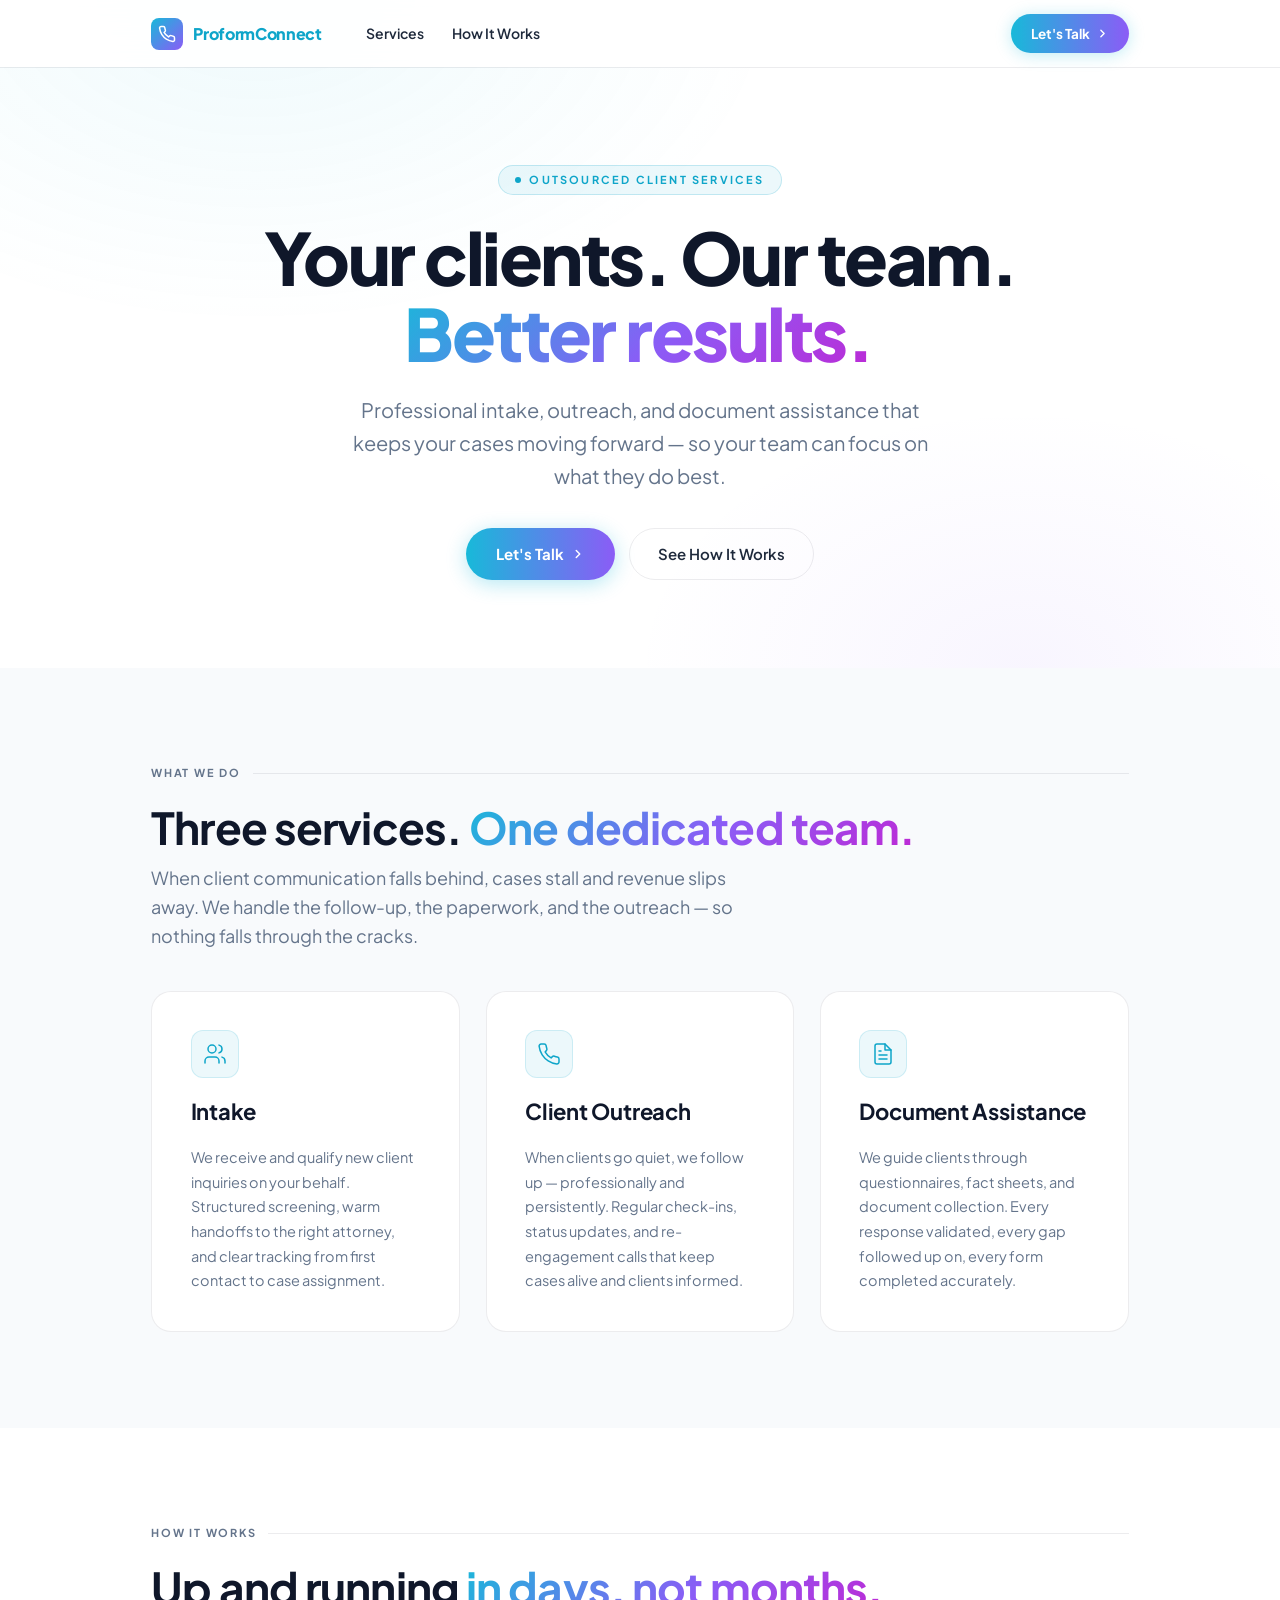
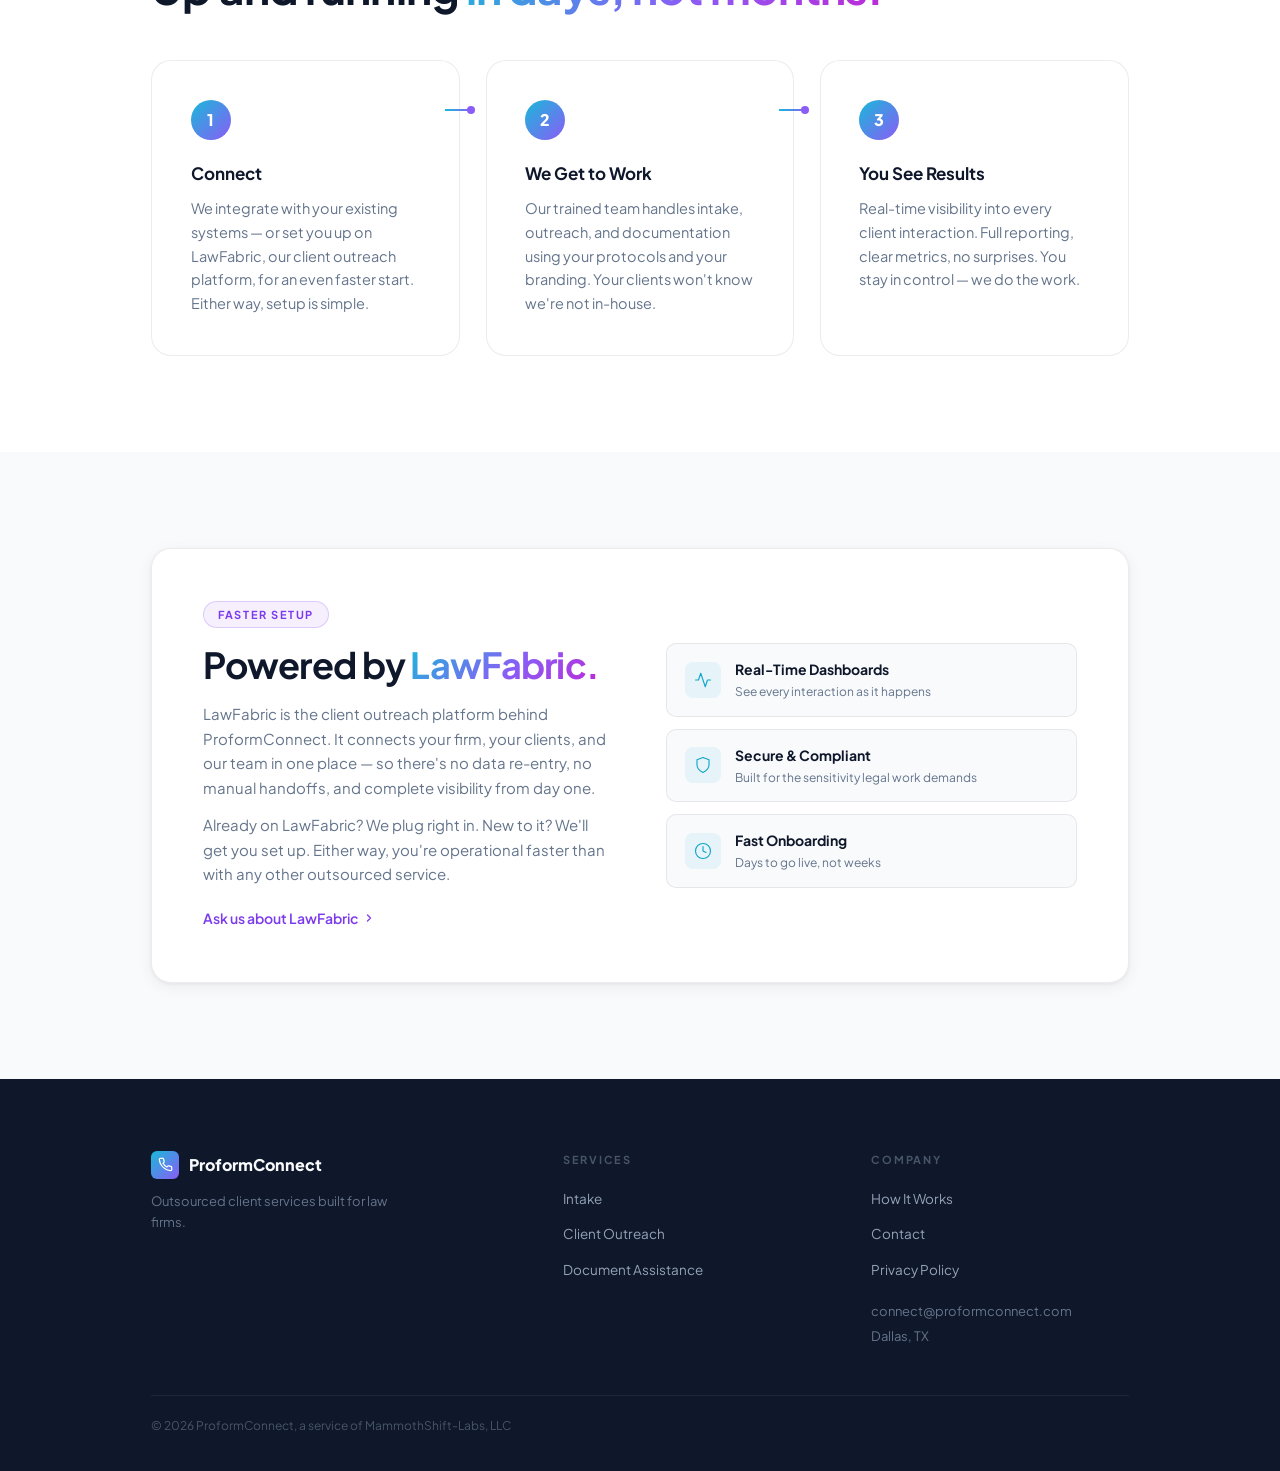
==== v3/index.html @ fbe4a2fa "initial commit: ProformConnect website v1, v2, and v3 Three versions of the ProformConnect marketing" ====
<!DOCTYPE html>
<html lang="en">
<head>
  <meta charset="UTF-8">
  <meta name="viewport" content="width=device-width, initial-scale=1.0">
  <meta name="description" content="Outsourced intake, client outreach, and document assistance for law firms and marketing agencies. Professional, simple, and built for legal.">
  <meta property="og:type" content="website">
  <meta property="og:title" content="ProformConnect | Outsourced Client Services for Law Firms">
  <meta property="og:description" content="Outsourced intake, client outreach, and document assistance for law firms and marketing agencies. Professional, simple, and built for legal.">
  <link rel="icon" href="img/favicon.png" type="image/png">
  <title>ProformConnect | Outsourced Client Services for Law Firms</title>
  <link rel="preconnect" href="https://fonts.googleapis.com">
  <link rel="preconnect" href="https://fonts.gstatic.com" crossorigin>
  <link href="https://fonts.googleapis.com/css2?family=Plus+Jakarta+Sans:wght@300;400;500;600;700;800&display=swap" rel="stylesheet">
  <link rel="stylesheet" href="css/main.css">
</head>
<body>


<!-- NAV -->
<nav class="nav" id="nav">
  <div class="nav__inner">

    <a href="index.html" class="nav__logo">
      <div class="nav__logo-icon">
        <svg viewBox="0 0 24 24"><path d="M22 16.92v3a2 2 0 0 1-2.18 2 19.79 19.79 0 0 1-8.63-3.07 19.5 19.5 0 0 1-6-6 19.79 19.79 0 0 1-3.07-8.67A2 2 0 0 1 4.11 2h3a2 2 0 0 1 2 1.72 12.84 12.84 0 0 0 .7 2.81 2 2 0 0 1-.45 2.11L8.09 9.91a16 16 0 0 0 6 6l1.27-1.27a2 2 0 0 1 2.11-.45 12.84 12.84 0 0 0 2.81.7A2 2 0 0 1 22 16.92z"/></svg>
      </div>
      ProformConnect
    </a>

    <ul class="nav__links">
      <li><a class="nav__link" href="#services">Services</a></li>
      <li><a class="nav__link" href="#how">How It Works</a></li>
    </ul>

    <a href="contact.html" class="nav__cta">
      Let's Talk
      <svg width="13" height="13" viewBox="0 0 24 24" fill="none" stroke="currentColor" stroke-width="2.5" stroke-linecap="round" stroke-linejoin="round"><polyline points="9 18 15 12 9 6"/></svg>
    </a>

    <button class="nav__burger" id="burger" aria-label="Menu">
      <span></span><span></span><span></span>
    </button>

  </div>

  <div class="nav__mobile" id="mobile-nav">
    <a href="#services">Services</a>
    <a href="#how">How It Works</a>
    <a href="contact.html" style="color:var(--cyan); font-weight:700;">Let's Talk</a>
  </div>
</nav>


<!-- HERO -->
<section class="hero">
  <div class="wrap">

    <div class="hero__eyebrow anim">Outsourced Client Services</div>

    <h1 class="hero__headline anim d1">
      Your clients. Our team.<br>
      <span class="grad">Better results.</span>
    </h1>

    <p class="hero__sub anim d2">
      Professional intake, outreach, and document assistance that keeps your cases moving forward &mdash; so your team can focus on what they do best.
    </p>

    <div class="hero__actions anim d3">
      <a href="contact.html" class="btn-primary">
        Let's Talk
        <svg width="14" height="14" viewBox="0 0 24 24" fill="none" stroke="currentColor" stroke-width="2.5" stroke-linecap="round" stroke-linejoin="round"><polyline points="9 18 15 12 9 6"/></svg>
      </a>
      <a href="#how" class="btn-ghost">See How It Works</a>
    </div>

  </div>
</section>


<!-- SERVICES -->
<section class="services" id="services">
  <div class="wrap">

    <div class="section-label anim"><span>What We Do</span><span></span></div>

    <h2 class="services__headline anim d1">
      Three services. <span class="grad">One dedicated team.</span>
    </h2>
    <p class="services__sub anim d2">
      When client communication falls behind, cases stall and revenue slips away. We handle the follow-up, the paperwork, and the outreach &mdash; so nothing falls through the cracks.
    </p>

    <div class="services__grid">

      <div class="svc-card anim d3">
        <div class="svc-card__icon">
          <svg viewBox="0 0 24 24"><path d="M16 21v-2a4 4 0 0 0-4-4H6a4 4 0 0 0-4 4v2"/><circle cx="9" cy="7" r="4"/><path d="M22 21v-2a4 4 0 0 0-3-3.87"/><path d="M16 3.13a4 4 0 0 1 0 7.75"/></svg>
        </div>
        <h3 class="svc-card__title">Intake</h3>
        <p class="svc-card__body">
          We receive and qualify new client inquiries on your behalf. Structured screening, warm handoffs to the right attorney, and clear tracking from first contact to case assignment.
        </p>
      </div>

      <div class="svc-card anim d4">
        <div class="svc-card__icon">
          <svg viewBox="0 0 24 24"><path d="M22 16.92v3a2 2 0 0 1-2.18 2 19.79 19.79 0 0 1-8.63-3.07 19.5 19.5 0 0 1-6-6 19.79 19.79 0 0 1-3.07-8.67A2 2 0 0 1 4.11 2h3a2 2 0 0 1 2 1.72 12.84 12.84 0 0 0 .7 2.81 2 2 0 0 1-.45 2.11L8.09 9.91a16 16 0 0 0 6 6l1.27-1.27a2 2 0 0 1 2.11-.45 12.84 12.84 0 0 0 2.81.7A2 2 0 0 1 22 16.92z"/></svg>
        </div>
        <h3 class="svc-card__title">Client Outreach</h3>
        <p class="svc-card__body">
          When clients go quiet, we follow up &mdash; professionally and persistently. Regular check-ins, status updates, and re-engagement calls that keep cases alive and clients informed.
        </p>
      </div>

      <div class="svc-card anim d5">
        <div class="svc-card__icon">
          <svg viewBox="0 0 24 24"><path d="M14 2H6a2 2 0 0 0-2 2v16a2 2 0 0 0 2 2h12a2 2 0 0 0 2-2V8z"/><polyline points="14 2 14 8 20 8"/><line x1="16" y1="13" x2="8" y2="13"/><line x1="16" y1="17" x2="8" y2="17"/><polyline points="10 9 9 9 8 9"/></svg>
        </div>
        <h3 class="svc-card__title">Document Assistance</h3>
        <p class="svc-card__body">
          We guide clients through questionnaires, fact sheets, and document collection. Every response validated, every gap followed up on, every form completed accurately.
        </p>
      </div>

    </div>
  </div>
</section>


<!-- HOW IT WORKS -->
<section class="how" id="how">
  <div class="wrap">

    <div class="section-label anim"><span>How It Works</span><span></span></div>

    <h2 class="how__headline anim d1">
      Up and running <span class="grad">in days, not months.</span>
    </h2>

    <div class="how__grid">

      <div class="how-step anim d2">
        <div class="how-step__num">1</div>
        <div class="how-step__connector"></div>
        <h3 class="how-step__title">Connect</h3>
        <p class="how-step__body">
          We integrate with your existing systems &mdash; or set you up on LawFabric, our client outreach platform, for an even faster start. Either way, setup is simple.
        </p>
      </div>

      <div class="how-step anim d3">
        <div class="how-step__num">2</div>
        <div class="how-step__connector"></div>
        <h3 class="how-step__title">We Get to Work</h3>
        <p class="how-step__body">
          Our trained team handles intake, outreach, and documentation using your protocols and your branding. Your clients won't know we're not in-house.
        </p>
      </div>

      <div class="how-step anim d4">
        <div class="how-step__num">3</div>
        <h3 class="how-step__title">You See Results</h3>
        <p class="how-step__body">
          Real-time visibility into every client interaction. Full reporting, clear metrics, no surprises. You stay in control &mdash; we do the work.
        </p>
      </div>

    </div>

  </div>
</section>


<!-- LAWFABRIC -->
<section class="lawfabric" id="lawfabric">
  <div class="wrap">

    <div class="lf-card anim d1">
      <div class="lf-card__content">
        <div class="lf-badge">Faster Setup</div>
        <h2 class="lf-card__headline">
          Powered by <span class="grad">LawFabric.</span>
        </h2>
        <p class="lf-card__body">
          LawFabric is the client outreach platform behind ProformConnect. It connects your firm, your clients, and our team in one place &mdash; so there's no data re-entry, no manual handoffs, and complete visibility from day one.
        </p>
        <p class="lf-card__body">
          Already on LawFabric? We plug right in. New to it? We'll get you set up. Either way, you're operational faster than with any other outsourced service.
        </p>
        <a href="contact.html" class="lf-card__link">
          Ask us about LawFabric
          <svg width="12" height="12" viewBox="0 0 24 24" fill="none" stroke="currentColor" stroke-width="2.5" stroke-linecap="round" stroke-linejoin="round"><polyline points="9 18 15 12 9 6"/></svg>
        </a>
      </div>

      <div class="lf-card__features">
        <div class="lf-feature">
          <div class="lf-feature__icon">
            <svg viewBox="0 0 24 24"><polyline points="22 12 18 12 15 21 9 3 6 12 2 12"/></svg>
          </div>
          <div>
            <div class="lf-feature__name">Real-Time Dashboards</div>
            <div class="lf-feature__desc">See every interaction as it happens</div>
          </div>
        </div>
        <div class="lf-feature">
          <div class="lf-feature__icon">
            <svg viewBox="0 0 24 24"><path d="M12 22s8-4 8-10V5l-8-3-8 3v7c0 6 8 10 8 10z"/></svg>
          </div>
          <div>
            <div class="lf-feature__name">Secure &amp; Compliant</div>
            <div class="lf-feature__desc">Built for the sensitivity legal work demands</div>
          </div>
        </div>
        <div class="lf-feature">
          <div class="lf-feature__icon">
            <svg viewBox="0 0 24 24"><circle cx="12" cy="12" r="10"/><polyline points="12 6 12 12 16 14"/></svg>
          </div>
          <div>
            <div class="lf-feature__name">Fast Onboarding</div>
            <div class="lf-feature__desc">Days to go live, not weeks</div>
          </div>
        </div>
      </div>
    </div>

  </div>
</section>


<!-- FOOTER -->
<footer>
  <div class="wrap">
    <div class="footer__grid">

      <div>
        <div class="footer__brand">
          <div class="footer__logo">
            <div class="footer__logo-icon">
              <svg viewBox="0 0 24 24"><path d="M22 16.92v3a2 2 0 0 1-2.18 2 19.79 19.79 0 0 1-8.63-3.07 19.5 19.5 0 0 1-6-6 19.79 19.79 0 0 1-3.07-8.67A2 2 0 0 1 4.11 2h3a2 2 0 0 1 2 1.72 12.84 12.84 0 0 0 .7 2.81 2 2 0 0 1-.45 2.11L8.09 9.91a16 16 0 0 0 6 6l1.27-1.27a2 2 0 0 1 2.11-.45 12.84 12.84 0 0 0 2.81.7A2 2 0 0 1 22 16.92z"/></svg>
            </div>
            ProformConnect
          </div>
          <p class="footer__tagline">Outsourced client services built for law firms.</p>
        </div>
      </div>

      <div>
        <div class="footer__col-title">Services</div>
        <ul class="footer__links">
          <li><a href="#services">Intake</a></li>
          <li><a href="#services">Client Outreach</a></li>
          <li><a href="#services">Document Assistance</a></li>
        </ul>
      </div>

      <div>
        <div class="footer__col-title">Company</div>
        <ul class="footer__links">
          <li><a href="#how">How It Works</a></li>
          <li><a href="contact.html">Contact</a></li>
          <li><a href="privacy.html">Privacy Policy</a></li>
        </ul>
        <div style="margin-top:20px; font-size:13px; color:#64748b;">
          <div>connect@proformconnect.com</div>
          <div style="margin-top:4px;">Dallas, TX</div>
        </div>
      </div>

    </div>

    <div class="footer__bottom">
      <span>&copy; 2026 ProformConnect, a service of MammothShift-Labs, LLC</span>
    </div>
  </div>
</footer>

<script src="js/main.js"></script>
</body>
</html>
---- v3/css/main.css ----
:root {
  --bg:          #ffffff;
  --bg-soft:     #f8fafc;
  --bg-raised:   #f1f5f9;
  --fg:          #0f172a;
  --fg-2:        #1e293b;
  --muted:       #64748b;
  --muted-2:     #94a3b8;
  --cyan:        #0ea5c9;
  --cyan-mid:    #18b9d9;
  --violet:      #7c3aed;
  --violet-mid:  #8b5cf6;
  --magenta:     #c026d3;
  --border:      rgba(15,23,42,0.08);
  --border-soft: rgba(15,23,42,0.05);
  --shadow-sm:   0 1px 4px rgba(15,23,42,0.06), 0 4px 16px rgba(15,23,42,0.06);
  --shadow-md:   0 2px 8px rgba(15,23,42,0.07), 0 12px 40px rgba(15,23,42,0.09);
  --shadow-lg:   0 4px 16px rgba(15,23,42,0.08), 0 24px 64px rgba(15,23,42,0.12);
  --radius:      20px;
  --radius-sm:   10px;
  --pad:         clamp(24px,4vw,64px);
  --gap:         clamp(16px,2vw,28px);
  --nav-h:       68px;
}

*, *::before, *::after { margin: 0; padding: 0; box-sizing: border-box; }
html { scroll-behavior: smooth; }

body {
  font-family: 'Plus Jakarta Sans', -apple-system, 'Segoe UI', sans-serif;
  font-size: 16px;
  line-height: 1.6;
  color: var(--fg);
  background: var(--bg);
  -webkit-font-smoothing: antialiased;
}

/* ── Utilities ─────────────────────────────────── */
.grad {
  background: linear-gradient(135deg, var(--cyan-mid) 0%, var(--violet-mid) 55%, var(--magenta) 100%);
  -webkit-background-clip: text;
  -webkit-text-fill-color: transparent;
  background-clip: text;
  padding-bottom: 0.1em;
  padding-right: 0.05em;
}
.wrap { max-width: 1080px; margin: 0 auto; padding: 0 var(--pad); }
.section-label { display: flex; align-items: center; gap: 12px; margin-bottom: 20px; }
.section-label span:first-child { font-size: 11px; font-weight: 700; text-transform: uppercase; letter-spacing: 0.16em; color: var(--muted); white-space: nowrap; }
.section-label span:last-child { flex: 1; height: 1px; background: var(--border); }

@keyframes fadeUp { from { opacity: 0; transform: translateY(16px); } to { opacity: 1; transform: translateY(0); } }
.anim { opacity: 0; animation: fadeUp 0.6s cubic-bezier(0.22,1,0.36,1) forwards; }
.d1{animation-delay:.1s} .d2{animation-delay:.2s} .d3{animation-delay:.3s}
.d4{animation-delay:.4s} .d5{animation-delay:.5s} .d6{animation-delay:.6s}


/* ══════════════════════════════════════════════════
   NAV
══════════════════════════════════════════════════ */
.nav {
  position: fixed;
  top: 0; left: 0; right: 0;
  height: var(--nav-h);
  z-index: 100;
  border-bottom: 1px solid var(--border);
  transition: box-shadow 0.3s;
}
.nav::before {
  content: '';
  position: absolute; inset: 0;
  background: rgba(255,255,255,0.92);
  backdrop-filter: blur(16px);
  z-index: -1;
}
.nav.scrolled { box-shadow: var(--shadow-sm); }

.nav__inner {
  max-width: 1080px;
  margin: 0 auto;
  padding: 0 var(--pad);
  height: 100%;
  display: flex;
  align-items: center;
  gap: 0;
}

.nav__logo {
  display: flex; align-items: center; gap: 10px;
  text-decoration: none; color: var(--cyan);
  font-size: 16px; font-weight: 800; letter-spacing: -0.02em;
  flex-shrink: 0; margin-right: 32px;
}
.nav__logo-icon {
  width: 32px; height: 32px;
  display: flex; align-items: center; justify-content: center;
  background: linear-gradient(135deg, var(--cyan-mid), var(--violet-mid));
  border-radius: 8px;
}
.nav__logo-icon svg { width: 18px; height: 18px; stroke: #fff; fill: none; stroke-width: 2; stroke-linecap: round; stroke-linejoin: round; }

.nav__links {
  display: flex;
  align-items: center;
  gap: 4px;
  flex: 1;
  list-style: none;
}

.nav__link {
  display: flex; align-items: center; gap: 5px;
  padding: 8px 12px;
  font-size: 14px; font-weight: 600;
  color: var(--fg-2);
  text-decoration: none;
  border-radius: 8px;
  transition: background 0.15s, color 0.15s;
  cursor: pointer;
  white-space: nowrap;
  background: none; border: none; font-family: inherit;
}
.nav__link:hover { background: var(--bg-raised); color: var(--fg); }

.nav__cta {
  display: inline-flex; align-items: center; gap: 6px;
  margin-left: auto;
  padding: 9px 20px;
  background: linear-gradient(90deg, var(--cyan-mid), var(--violet-mid));
  color: #fff;
  font-size: 13.5px; font-weight: 700;
  border-radius: 100px;
  text-decoration: none;
  box-shadow: 0 2px 16px rgba(24,185,217,0.28);
  transition: box-shadow 0.2s, transform 0.2s;
  white-space: nowrap;
}
.nav__cta:hover { box-shadow: 0 4px 24px rgba(24,185,217,0.42); transform: translateY(-1px); }

.nav__burger {
  display: none;
  margin-left: auto;
  flex-direction: column; gap: 5px; cursor: pointer;
  background: none; border: none; padding: 8px;
}
.nav__burger span { display: block; width: 22px; height: 2px; background: var(--fg); border-radius: 2px; transition: all 0.2s; }

.nav__mobile {
  display: none;
  position: absolute;
  top: var(--nav-h); left: 0; right: 0;
  background: var(--bg);
  border-bottom: 1px solid var(--border);
  box-shadow: var(--shadow-md);
  padding: 16px var(--pad);
}
.nav__mobile a { display: block; padding: 10px 0; font-size: 15px; font-weight: 500; color: var(--fg-2); text-decoration: none; border-bottom: 1px solid var(--border-soft); }
.nav__mobile a:last-child { border: none; }

@media (max-width: 800px) {
  .nav__links, .nav__cta { display: none; }
  .nav__burger { display: flex; }
  .nav__mobile.open { display: block; }
}


/* ══════════════════════════════════════════════════
   HERO
══════════════════════════════════════════════════ */
.hero {
  padding-top: calc(var(--nav-h) + clamp(56px,8vw,96px));
  padding-bottom: clamp(56px,7vw,88px);
  text-align: center;
  background: var(--bg);
  position: relative;
  overflow: hidden;
}
.hero::before {
  content: '';
  position: absolute; inset: 0;
  background:
    radial-gradient(ellipse 800px 500px at 20% 0%,   rgba(24,185,217,0.07) 0%, transparent 65%),
    radial-gradient(ellipse 600px 400px at 80% 100%, rgba(139,92,246,0.06) 0%, transparent 65%);
  pointer-events: none;
}

.hero__eyebrow {
  display: inline-flex; align-items: center; gap: 8px;
  font-size: 11px; font-weight: 700; text-transform: uppercase; letter-spacing: 0.2em;
  color: var(--cyan);
  background: rgba(14,165,201,0.08);
  border: 1px solid rgba(14,165,201,0.2);
  border-radius: 100px; padding: 5px 16px;
  margin-bottom: 24px;
}
.hero__eyebrow::before { content: ''; width: 6px; height: 6px; border-radius: 50%; background: var(--cyan); flex-shrink: 0; }

.hero__headline {
  font-size: clamp(38px,6.5vw,72px);
  font-weight: 800; letter-spacing: -0.035em; line-height: 1.06;
  margin-bottom: 22px; position: relative;
}

.hero__sub {
  font-size: clamp(16px,2vw,20px);
  color: var(--muted); max-width: 580px; margin: 0 auto 36px; line-height: 1.65;
}

.hero__actions { display: flex; align-items: center; justify-content: center; gap: 14px; flex-wrap: wrap; }

.btn-primary {
  display: inline-flex; align-items: center; gap: 7px;
  padding: 14px 30px;
  background: linear-gradient(90deg, var(--cyan-mid), var(--violet-mid));
  color: #fff; font-size: 15px; font-weight: 700;
  border-radius: 100px; text-decoration: none;
  box-shadow: 0 4px 20px rgba(24,185,217,0.32);
  transition: box-shadow 0.2s, transform 0.2s;
  border: none; cursor: pointer; font-family: inherit;
}
.btn-primary:hover { box-shadow: 0 6px 28px rgba(24,185,217,0.48); transform: translateY(-2px); }

.btn-ghost {
  display: inline-flex; align-items: center; gap: 7px;
  padding: 13px 28px;
  background: transparent;
  border: 1.5px solid var(--border);
  color: var(--fg-2); font-size: 15px; font-weight: 600;
  border-radius: 100px; text-decoration: none;
  transition: border-color 0.2s, background 0.2s;
}
.btn-ghost:hover { border-color: var(--cyan); background: rgba(14,165,201,0.04); }


/* ══════════════════════════════════════════════════
   SERVICES
══════════════════════════════════════════════════ */
.services { padding: clamp(64px,8vw,96px) 0; background: var(--bg-soft); }

.services__headline {
  font-size: clamp(26px,4vw,44px); font-weight: 700;
  letter-spacing: -0.02em; line-height: 1.14;
  margin-bottom: 12px;
}

.services__sub {
  font-size: clamp(15px,1.5vw,18px);
  color: var(--muted); line-height: 1.6;
  max-width: 600px; margin-bottom: 40px;
}

.services__grid {
  display: grid;
  grid-template-columns: repeat(3, 1fr);
  gap: var(--gap);
}

@media (max-width: 800px) {
  .services__grid { grid-template-columns: 1fr; }
}

.svc-card {
  background: var(--bg);
  border: 1px solid var(--border);
  border-radius: var(--radius);
  padding: clamp(28px,3vw,40px);
  display: flex;
  flex-direction: column;
  gap: 16px;
  transition: box-shadow 0.3s, transform 0.3s;
}
.svc-card:hover {
  box-shadow: var(--shadow-md);
  transform: translateY(-4px);
}

.svc-card__icon {
  width: 48px; height: 48px;
  display: flex; align-items: center; justify-content: center;
  background: rgba(14,165,201,0.08);
  border: 1px solid rgba(14,165,201,0.15);
  border-radius: 12px;
}
.svc-card__icon svg { width: 24px; height: 24px; stroke: var(--cyan); fill: none; stroke-width: 1.5; stroke-linecap: round; stroke-linejoin: round; }

.svc-card__title {
  font-size: clamp(18px,1.8vw,22px);
  font-weight: 700;
  letter-spacing: -0.01em;
}

.svc-card__body {
  font-size: 14.5px;
  color: var(--muted);
  line-height: 1.7;
  flex: 1;
}


/* ══════════════════════════════════════════════════
   HOW IT WORKS
══════════════════════════════════════════════════ */
.how {
  padding: clamp(64px,8vw,96px) 0;
}

.how__headline {
  font-size: clamp(26px,4vw,44px); font-weight: 700;
  letter-spacing: -0.02em; line-height: 1.14;
  margin-bottom: 48px;
}

.how__grid {
  display: grid;
  grid-template-columns: repeat(3, 1fr);
  gap: var(--gap);
  position: relative;
}

@media (max-width: 800px) {
  .how__grid { grid-template-columns: 1fr; }
}

.how-step {
  position: relative;
  padding: clamp(28px,3vw,40px);
  border: 1px solid var(--border);
  border-radius: var(--radius);
  background: var(--bg);
  transition: box-shadow 0.3s;
}
.how-step:hover { box-shadow: var(--shadow-sm); }

.how-step__num {
  width: 40px; height: 40px;
  display: flex; align-items: center; justify-content: center;
  background: linear-gradient(135deg, var(--cyan-mid), var(--violet-mid));
  color: #fff;
  font-size: 16px; font-weight: 800;
  border-radius: 50%;
  margin-bottom: 20px;
}

.how-step__connector {
  display: none;
}

@media (min-width: 801px) {
  .how-step__connector {
    display: block;
    position: absolute;
    top: 48px;
    right: -14px;
    width: 28px;
    height: 2px;
    background: linear-gradient(90deg, var(--cyan-mid), var(--violet-mid));
    z-index: 1;
  }
  .how-step__connector::after {
    content: '';
    position: absolute;
    right: -2px; top: -3px;
    width: 8px; height: 8px;
    border-radius: 50%;
    background: var(--violet-mid);
  }
}

.how-step__title {
  font-size: 17px; font-weight: 700;
  margin-bottom: 10px;
}

.how-step__body {
  font-size: 14.5px;
  color: var(--muted);
  line-height: 1.65;
}


/* ══════════════════════════════════════════════════
   LAWFABRIC
══════════════════════════════════════════════════ */
.lawfabric {
  padding: clamp(64px,8vw,96px) 0;
  background: var(--bg-soft);
}

.lf-card {
  display: grid;
  grid-template-columns: 1fr 1fr;
  gap: clamp(32px,4vw,56px);
  align-items: center;
  background: var(--bg);
  border: 1px solid var(--border);
  border-radius: var(--radius);
  padding: clamp(32px,4vw,56px);
  box-shadow: var(--shadow-sm);
}

@media (max-width: 800px) {
  .lf-card { grid-template-columns: 1fr; }
}

.lf-badge {
  display: inline-flex;
  align-items: center;
  gap: 6px;
  font-size: 11px;
  font-weight: 700;
  text-transform: uppercase;
  letter-spacing: 0.14em;
  color: var(--violet);
  background: rgba(124,58,237,0.08);
  border: 1px solid rgba(124,58,237,0.2);
  border-radius: 100px;
  padding: 4px 14px;
  margin-bottom: 16px;
}

.lf-card__headline {
  font-size: clamp(24px,3vw,36px);
  font-weight: 700;
  letter-spacing: -0.02em;
  line-height: 1.15;
  margin-bottom: 16px;
}

.lf-card__body {
  font-size: 15px;
  color: var(--muted);
  line-height: 1.65;
  margin-bottom: 12px;
}

.lf-card__link {
  font-size: 14px; font-weight: 600;
  color: var(--violet);
  text-decoration: none;
  display: inline-flex; align-items: center; gap: 5px;
  margin-top: 8px;
}
.lf-card__link:hover { text-decoration: underline; }

.lf-card__features {
  display: flex;
  flex-direction: column;
  gap: 12px;
}

.lf-feature {
  display: flex; align-items: center; gap: 14px;
  padding: 14px 18px;
  border: 1px solid var(--border);
  border-radius: var(--radius-sm);
  background: var(--bg-soft);
  transition: box-shadow 0.2s;
}
.lf-feature:hover { box-shadow: var(--shadow-sm); }

.lf-feature__icon {
  width: 36px; height: 36px;
  display: flex; align-items: center; justify-content: center;
  background: rgba(14,165,201,0.08);
  border-radius: 8px;
  flex-shrink: 0;
}
.lf-feature__icon svg { width: 18px; height: 18px; stroke: var(--cyan); fill: none; stroke-width: 1.5; stroke-linecap: round; stroke-linejoin: round; }

.lf-feature__name { font-size: 14px; font-weight: 700; }
.lf-feature__desc { font-size: 12px; color: var(--muted); margin-top: 2px; }


/* ══════════════════════════════════════════════════
   CONTACT PAGE
══════════════════════════════════════════════════ */
.contact-page {
  padding-top: calc(var(--nav-h) + clamp(48px,6vw,80px));
  padding-bottom: clamp(64px,8vw,96px);
  background: var(--bg);
  min-height: 100vh;
}

.contact-grid {
  display: grid;
  grid-template-columns: 1fr 1.1fr;
  gap: clamp(48px,6vw,80px);
  align-items: start;
}

.contact-left__eyebrow {
  display: inline-flex; align-items: center; gap: 8px;
  font-size: 11px; font-weight: 700; text-transform: uppercase; letter-spacing: 0.2em;
  color: var(--cyan);
  background: rgba(14,165,201,0.08);
  border: 1px solid rgba(14,165,201,0.2);
  border-radius: 100px; padding: 5px 16px;
  margin-bottom: 16px;
}
.contact-left__headline {
  font-size: clamp(28px,4vw,48px); font-weight: 800;
  letter-spacing: -0.03em; line-height: 1.1; margin-bottom: 16px;
}
.contact-left__sub {
  font-size: 16px; color: var(--muted); line-height: 1.7; margin-bottom: 36px;
}

.expect-list { list-style: none; display: flex; flex-direction: column; gap: 16px; }
.expect-item { display: flex; align-items: flex-start; gap: 14px; }
.expect-item__icon {
  width: 36px; height: 36px; border-radius: 9px; flex-shrink: 0;
  background: rgba(14,165,201,0.08); border: 1px solid rgba(14,165,201,0.18);
  display: flex; align-items: center; justify-content: center;
}
.expect-item__title { font-size: 14px; font-weight: 700; color: var(--fg-2); margin-bottom: 2px; }
.expect-item__desc { font-size: 13px; color: var(--muted); line-height: 1.55; }

.form-card {
  background: var(--bg);
  border: 1px solid var(--border);
  border-radius: var(--radius);
  box-shadow: var(--shadow-lg);
  padding: clamp(28px,4vw,48px);
}

.form-card__title { font-size: 20px; font-weight: 700; letter-spacing: -0.01em; margin-bottom: 6px; }
.form-card__sub { font-size: 14px; color: var(--muted); margin-bottom: 28px; }

.form-group { display: flex; flex-direction: column; gap: 6px; margin-bottom: 18px; }
.form-group--row { display: grid; grid-template-columns: 1fr 1fr; gap: 14px; }

.form-label {
  font-size: 12px; font-weight: 600;
  text-transform: uppercase; letter-spacing: 0.08em; color: var(--muted);
}
.form-label span { color: var(--cyan); }

.form-input, .form-select, .form-textarea {
  width: 100%;
  padding: 11px 14px;
  font-size: 14px; font-family: inherit;
  color: var(--fg); background: var(--bg-soft);
  border: 1.5px solid var(--border);
  border-radius: 8px;
  transition: border-color 0.15s, box-shadow 0.15s;
  outline: none;
  appearance: none;
}
.form-input:focus, .form-select:focus, .form-textarea:focus {
  border-color: var(--cyan);
  box-shadow: 0 0 0 3px rgba(14,165,201,0.1);
}
.form-input::placeholder, .form-textarea::placeholder { color: var(--muted-2); }
.form-textarea { min-height: 100px; resize: vertical; line-height: 1.6; }

.interest-grid { display: grid; grid-template-columns: 1fr 1fr; gap: 8px; }
.interest-item {
  display: flex; align-items: center; gap: 9px;
  padding: 10px 12px;
  background: var(--bg-soft); border: 1.5px solid var(--border);
  border-radius: 8px; cursor: pointer;
  transition: border-color 0.15s, background 0.15s;
}
.interest-item:has(input:checked) {
  border-color: var(--cyan); background: rgba(14,165,201,0.04);
}
.interest-item input { accent-color: var(--cyan); cursor: pointer; }
.interest-item label { font-size: 13px; font-weight: 500; color: var(--fg-2); cursor: pointer; }

.form-divider { height: 1px; background: var(--border); margin: 22px 0; }

.form-submit {
  width: 100%; padding: 14px;
  background: linear-gradient(90deg, var(--cyan-mid), var(--violet-mid));
  color: #fff; font-size: 15px; font-weight: 700;
  border: none; border-radius: 100px; cursor: pointer;
  box-shadow: 0 4px 20px rgba(24,185,217,0.3);
  transition: box-shadow 0.2s, transform 0.2s;
  font-family: inherit;
}
.form-submit:hover { box-shadow: 0 6px 28px rgba(24,185,217,0.44); transform: translateY(-1px); }

.form-legal {
  font-size: 11px; color: var(--muted-2); text-align: center;
  margin-top: 14px; line-height: 1.6;
}
.form-legal a { color: var(--muted); text-decoration: underline; }

@media (max-width: 760px) {
  .contact-grid { grid-template-columns: 1fr; }
  .form-group--row { grid-template-columns: 1fr; }
  .interest-grid { grid-template-columns: 1fr; }
}


/* ══════════════════════════════════════════════════
   THANK YOU PAGE
══════════════════════════════════════════════════ */
.thank-you-page {
  padding-top: calc(var(--nav-h) + clamp(48px,6vw,80px));
  padding-bottom: clamp(64px,8vw,96px);
  background: var(--bg);
  min-height: 100vh;
  display: flex;
  align-items: center;
  justify-content: center;
}

.thank-you-content { text-align: center; max-width: 500px; }

.thank-you-icon {
  width: 64px; height: 64px;
  margin: 0 auto 28px;
  display: block;
}

.thank-you-headline {
  font-size: clamp(28px,4vw,48px);
  font-weight: 800;
  letter-spacing: -0.03em;
  line-height: 1.1;
  margin-bottom: 18px;
}

.thank-you-sub {
  font-size: 16px;
  color: var(--muted);
  line-height: 1.7;
  margin-bottom: 36px;
}

.thank-you-btn {
  display: inline-block;
  padding: 14px 32px;
  background: linear-gradient(90deg, var(--cyan-mid), var(--violet-mid));
  color: #fff;
  font-size: 15px;
  font-weight: 700;
  border: none;
  border-radius: 100px;
  cursor: pointer;
  box-shadow: 0 4px 20px rgba(24,185,217,0.3);
  transition: box-shadow 0.2s, transform 0.2s;
  text-decoration: none;
  font-family: inherit;
}
.thank-you-btn:hover {
  box-shadow: 0 6px 28px rgba(24,185,217,0.44);
  transform: translateY(-1px);
}


/* ══════════════════════════════════════════════════
   LEGAL PAGES (Privacy)
══════════════════════════════════════════════════ */
.legal-page {
  padding-top: calc(var(--nav-h) + clamp(40px,5vw,72px));
  padding-bottom: clamp(64px,8vw,96px);
  background: var(--bg);
}
.legal-inner { max-width: 760px; }

.legal-header { margin-bottom: 48px; padding-bottom: 28px; border-bottom: 1px solid var(--border); }
.legal-header h1 { font-size: clamp(28px,4vw,44px); font-weight: 800; letter-spacing: -0.03em; margin-bottom: 10px; }
.legal-header__meta { font-size: 13px; color: var(--muted); }

.legal-section { margin-bottom: 40px; }
.legal-section h2 {
  font-size: 20px; font-weight: 700; letter-spacing: -0.01em;
  margin-bottom: 14px;
  border-top: 2px solid var(--border);
  padding-top: 20px;
}
.legal-section p { font-size: 14px; color: var(--muted); line-height: 1.8; margin-bottom: 12px; }
.legal-section ul, .legal-section ol { margin: 0 0 12px 20px; }
.legal-section li { font-size: 14px; color: var(--muted); line-height: 1.7; margin-bottom: 5px; }
.legal-section strong { color: var(--fg-2); }
.legal-section a { color: var(--cyan); }


/* ══════════════════════════════════════════════════
   FOOTER
══════════════════════════════════════════════════ */
footer {
  background: #0f172a;
  color: #94a3b8;
  padding: clamp(48px,6vw,72px) 0 clamp(24px,3vw,36px);
}

.footer__grid {
  display: grid;
  grid-template-columns: 1.4fr 1fr 1fr;
  gap: clamp(32px,4vw,56px);
  margin-bottom: clamp(32px,4vw,48px);
}

@media (max-width: 700px) {
  .footer__grid { grid-template-columns: 1fr; }
}

.footer__brand { margin-bottom: 14px; }
.footer__logo { display: flex; align-items: center; gap: 10px; font-size: 16px; font-weight: 800; color: #f8fafc; margin-bottom: 12px; }
.footer__logo-icon { width: 28px; height: 28px; display: flex; align-items: center; justify-content: center; background: linear-gradient(135deg, var(--cyan-mid), var(--violet-mid)); border-radius: 6px; }
.footer__logo-icon svg { width: 15px; height: 15px; stroke: #fff; fill: none; stroke-width: 2; stroke-linecap: round; stroke-linejoin: round; }
.footer__tagline { font-size: 13px; color: #64748b; line-height: 1.6; max-width: 240px; }

.footer__col-title { font-size: 11px; font-weight: 700; text-transform: uppercase; letter-spacing: 0.16em; color: #475569; margin-bottom: 16px; }

.footer__links { list-style: none; display: flex; flex-direction: column; gap: 10px; }
.footer__links a { font-size: 13.5px; color: #94a3b8; text-decoration: none; transition: color 0.15s; }
.footer__links a:hover { color: var(--cyan-mid); }

.footer__bottom {
  display: flex; justify-content: space-between; align-items: center;
  border-top: 1px solid rgba(255,255,255,0.06);
  padding-top: 20px;
  font-size: 12px; color: #475569;
}

@media (max-width: 500px) {
  .footer__bottom { flex-direction: column; gap: 8px; text-align: center; }
}
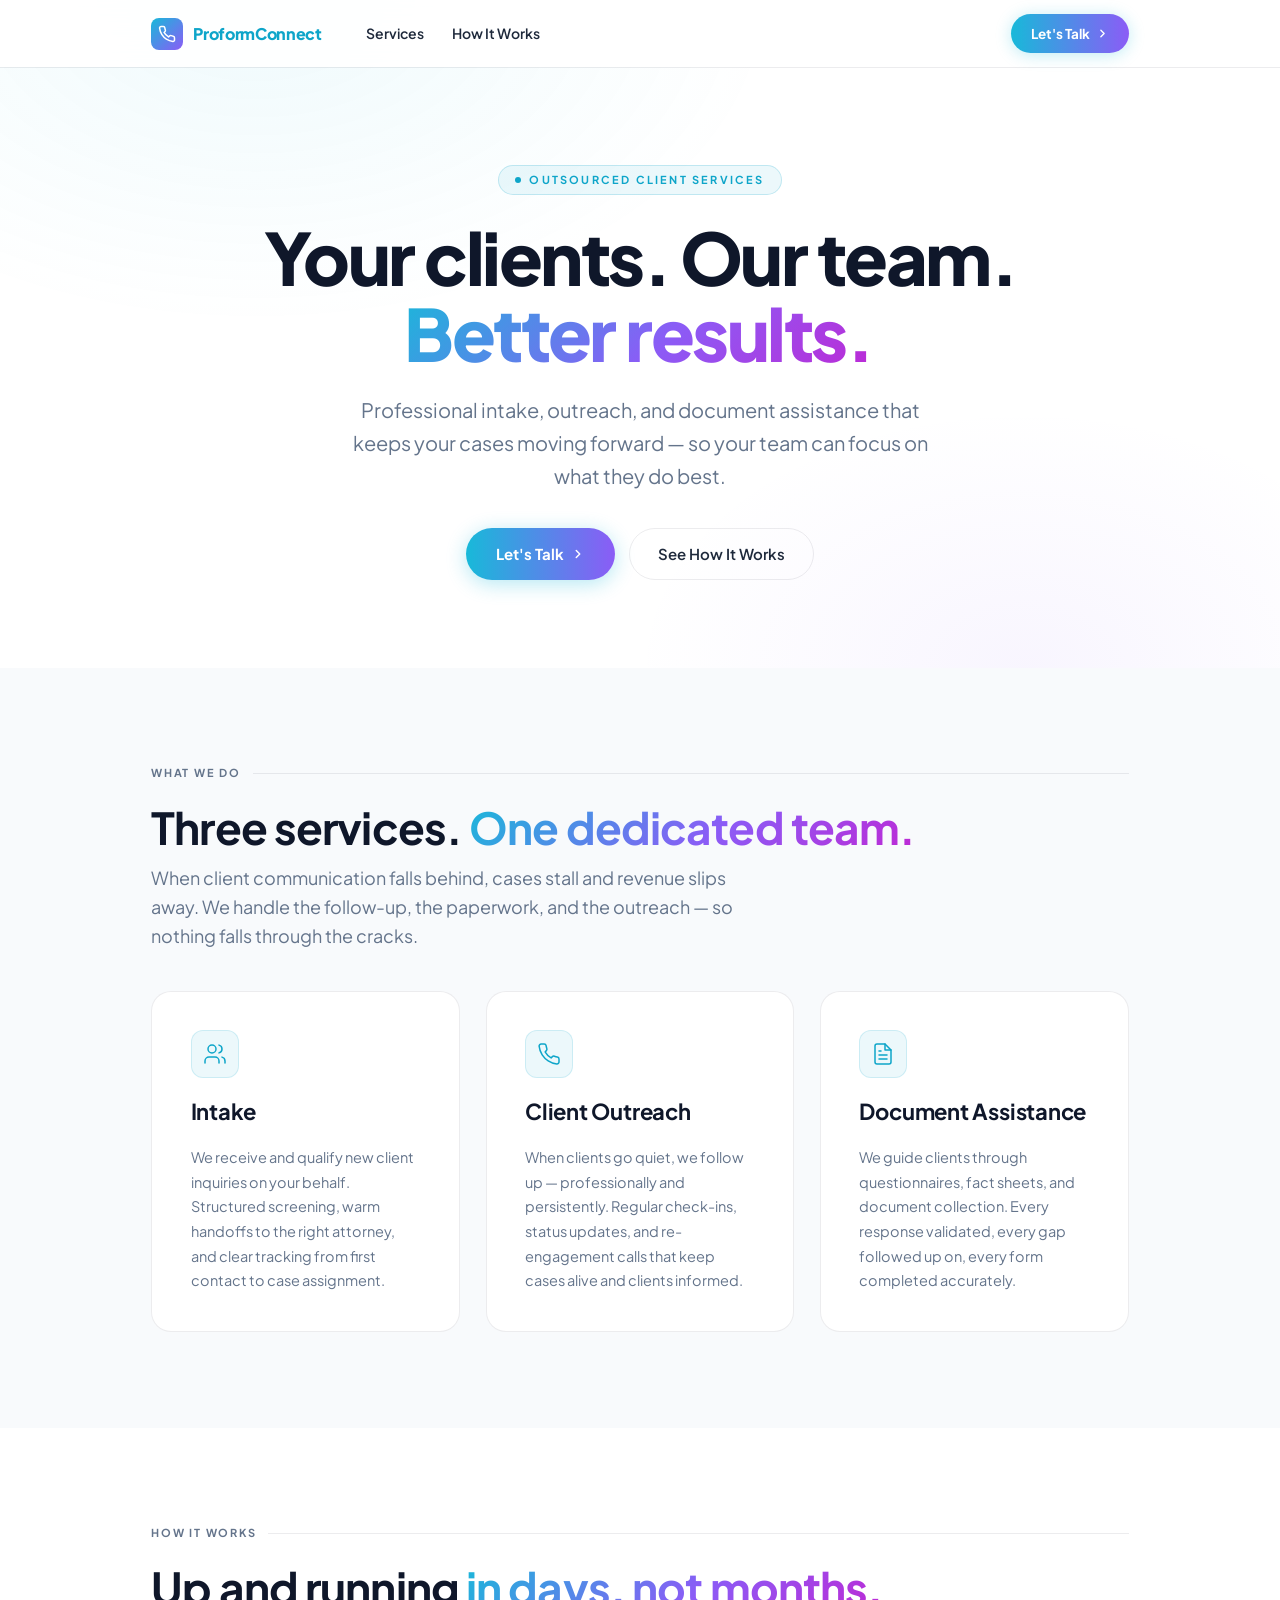
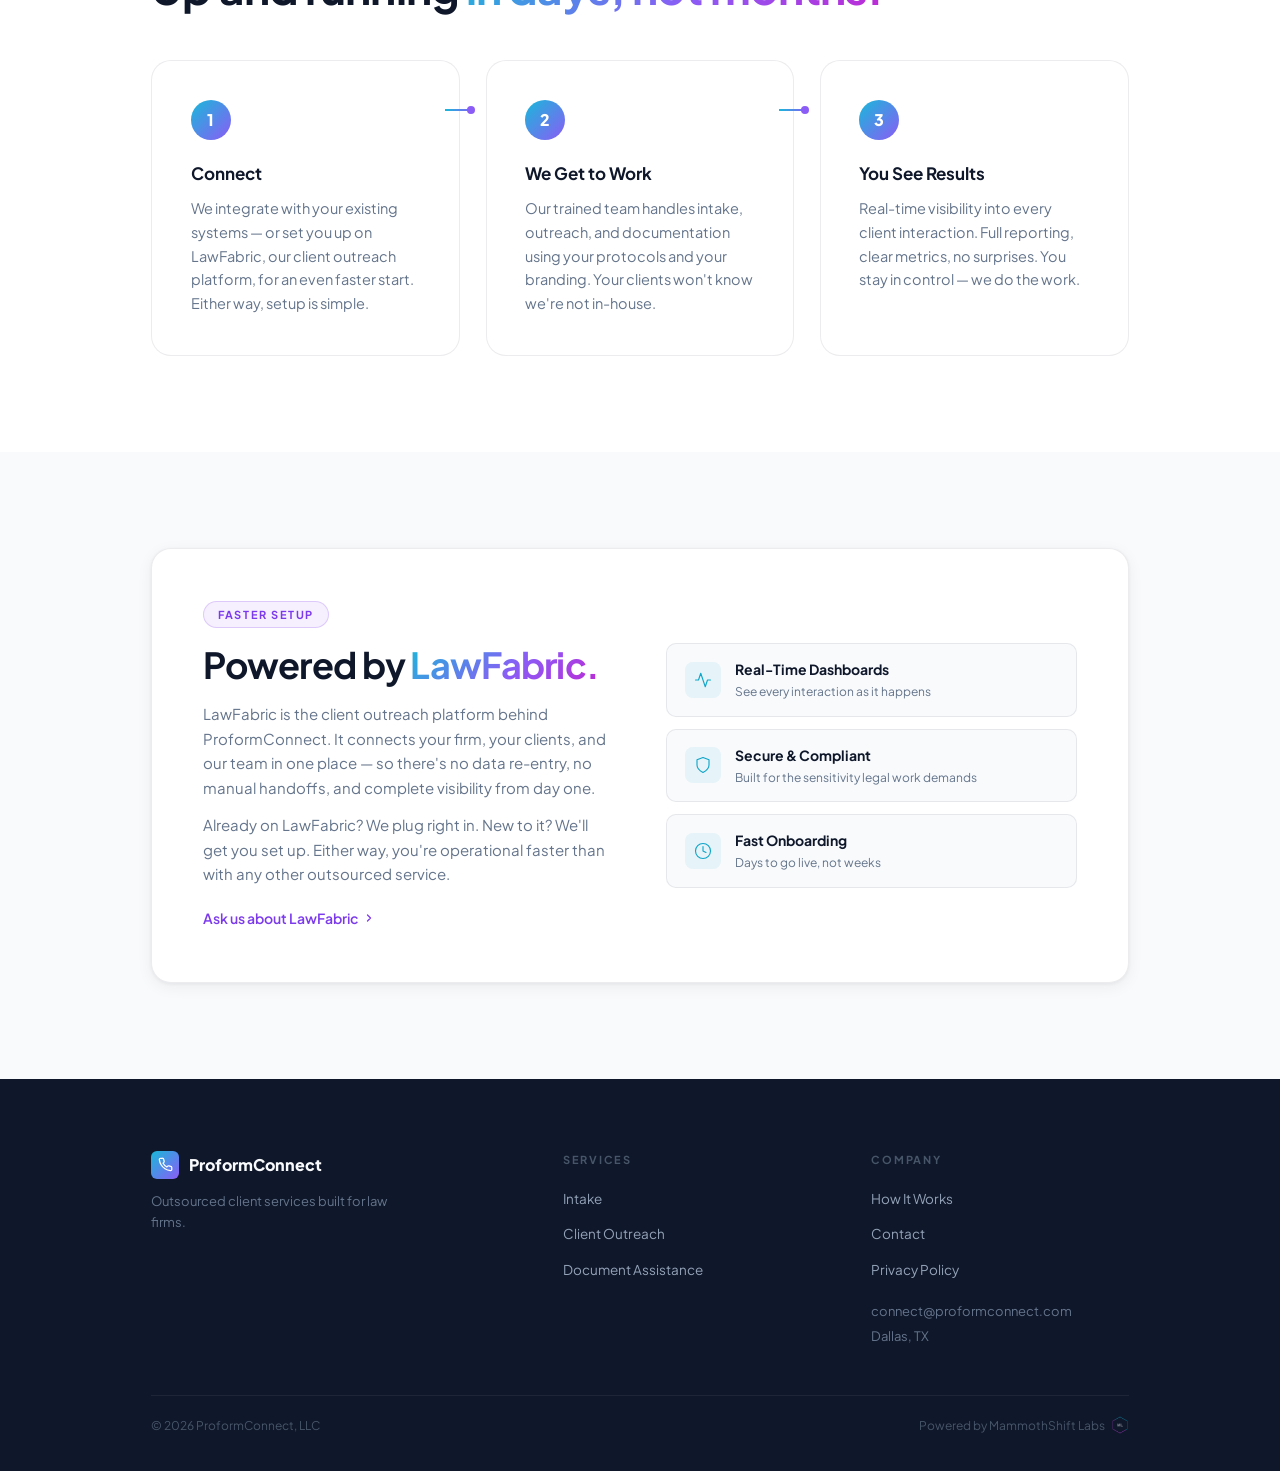
==== commit 5ab4aeb8: "update footer: split copyright and powered-by into two sections Left side shows ProformConnect, LLC " ====
--- a/v3/index.html
+++ b/v3/index.html
@@ -272,7 +272,11 @@
     </div>
 
     <div class="footer__bottom">
-      <span>&copy; 2026 ProformConnect, a service of MammothShift-Labs, LLC</span>
+      <span>&copy; 2026 ProformConnect, LLC</span>
+      <div class="footer__powered">
+        Powered by MammothShift Labs
+        <img src="img/mammothshift-labs.png" alt="MammothShift Labs">
+      </div>
     </div>
   </div>
 </footer>
--- a/v3/css/main.css
+++ b/v3/css/main.css
@@ -716,6 +716,18 @@
   font-size: 12px; color: #475569;
 }
 
+.footer__powered {
+  display: flex; align-items: center; gap: 6px;
+  font-size: 12px; color: #475569;
+}
+
+.footer__powered img {
+  height: 18px; width: auto; opacity: 0.5;
+  transition: opacity 0.2s;
+}
+
+.footer__powered:hover img { opacity: 0.8; }
+
 @media (max-width: 500px) {
   .footer__bottom { flex-direction: column; gap: 8px; text-align: center; }
 }
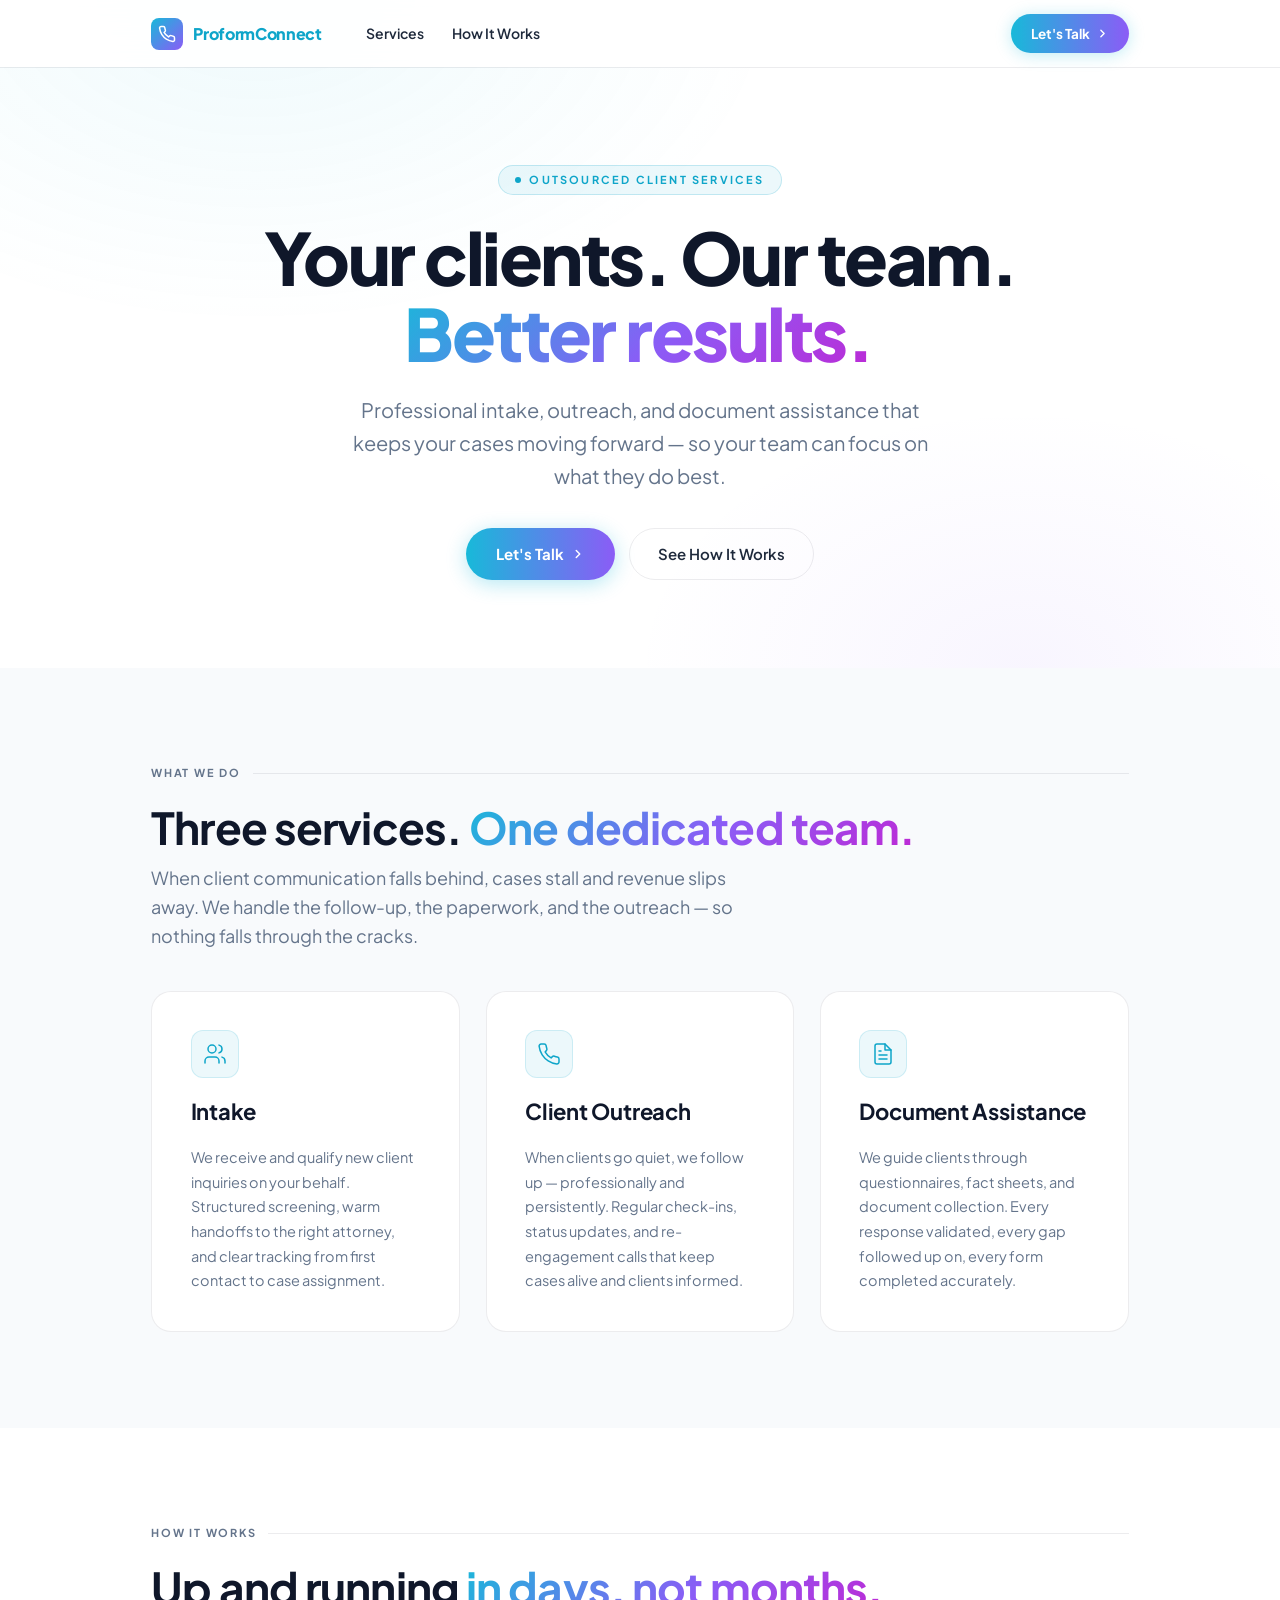
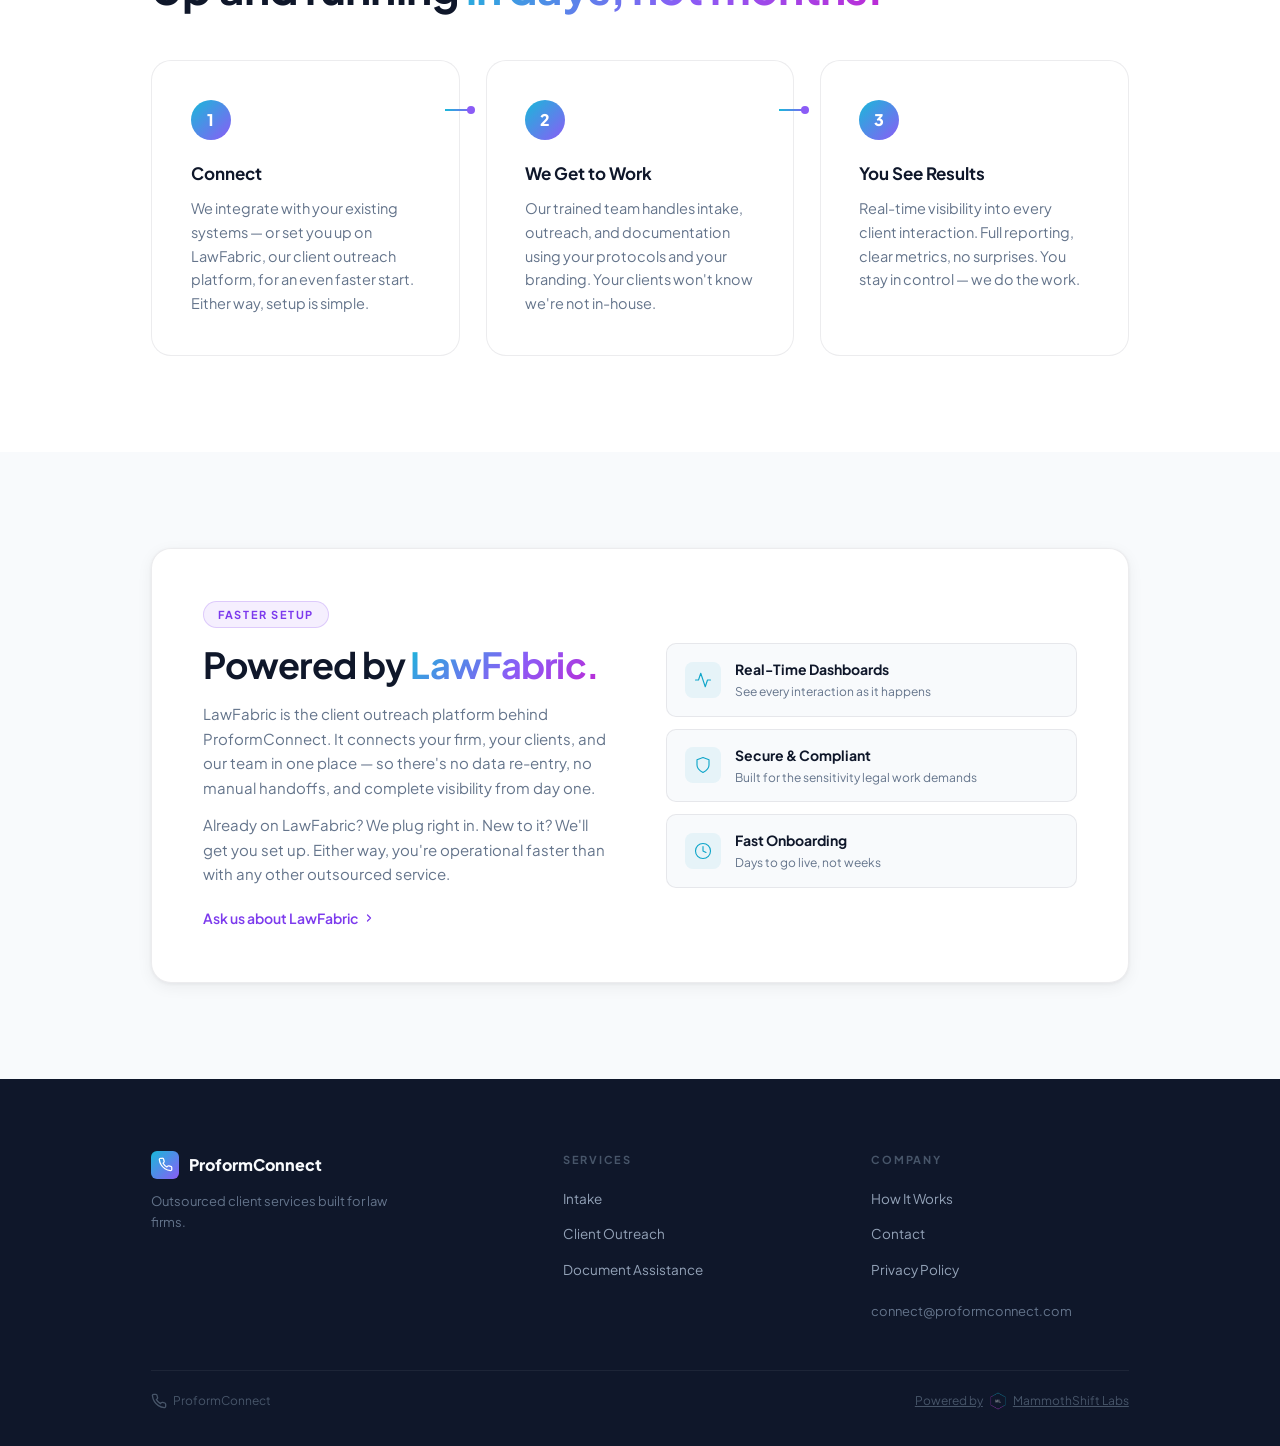
==== commit ded579ea: "feat: update footer — logo branding, powered-by link, remove Dallas TX Co-Authored-By: Claude Opus 4" ====
--- a/v3/index.html
+++ b/v3/index.html
@@ -265,18 +265,16 @@
         </ul>
         <div style="margin-top:20px; font-size:13px; color:#64748b;">
           <div>connect@proformconnect.com</div>
-          <div style="margin-top:4px;">Dallas, TX</div>
         </div>
       </div>
 
     </div>
 
     <div class="footer__bottom">
-      <span>&copy; 2026 ProformConnect, LLC</span>
-      <div class="footer__powered">
-        Powered by MammothShift Labs
-        <img src="img/mammothshift-labs.png" alt="MammothShift Labs">
-      </div>
+      <span style="display:inline-flex; align-items:center; gap:6px;"><svg width="16" height="16" viewBox="0 0 24 24" fill="none" stroke="currentColor" stroke-width="2"><path d="M22 16.92v3a2 2 0 0 1-2.18 2 19.79 19.79 0 0 1-8.63-3.07 19.5 19.5 0 0 1-6-6 19.79 19.79 0 0 1-3.07-8.67A2 2 0 0 1 4.11 2h3a2 2 0 0 1 2 1.72 12.84 12.84 0 0 0 .7 2.81 2 2 0 0 1-.45 2.11L8.09 9.91a16 16 0 0 0 6 6l1.27-1.27a2 2 0 0 1 2.11-.45 12.84 12.84 0 0 0 2.81.7A2 2 0 0 1 22 16.92z"/></svg> ProformConnect</span>
+      <a href="https://www.mammothshift-labs.com" target="_blank" rel="noopener" class="footer__powered">
+        Powered by <img src="img/mammothshift-labs.png" alt="MammothShift Labs"> MammothShift Labs
+      </a>
     </div>
   </div>
 </footer>
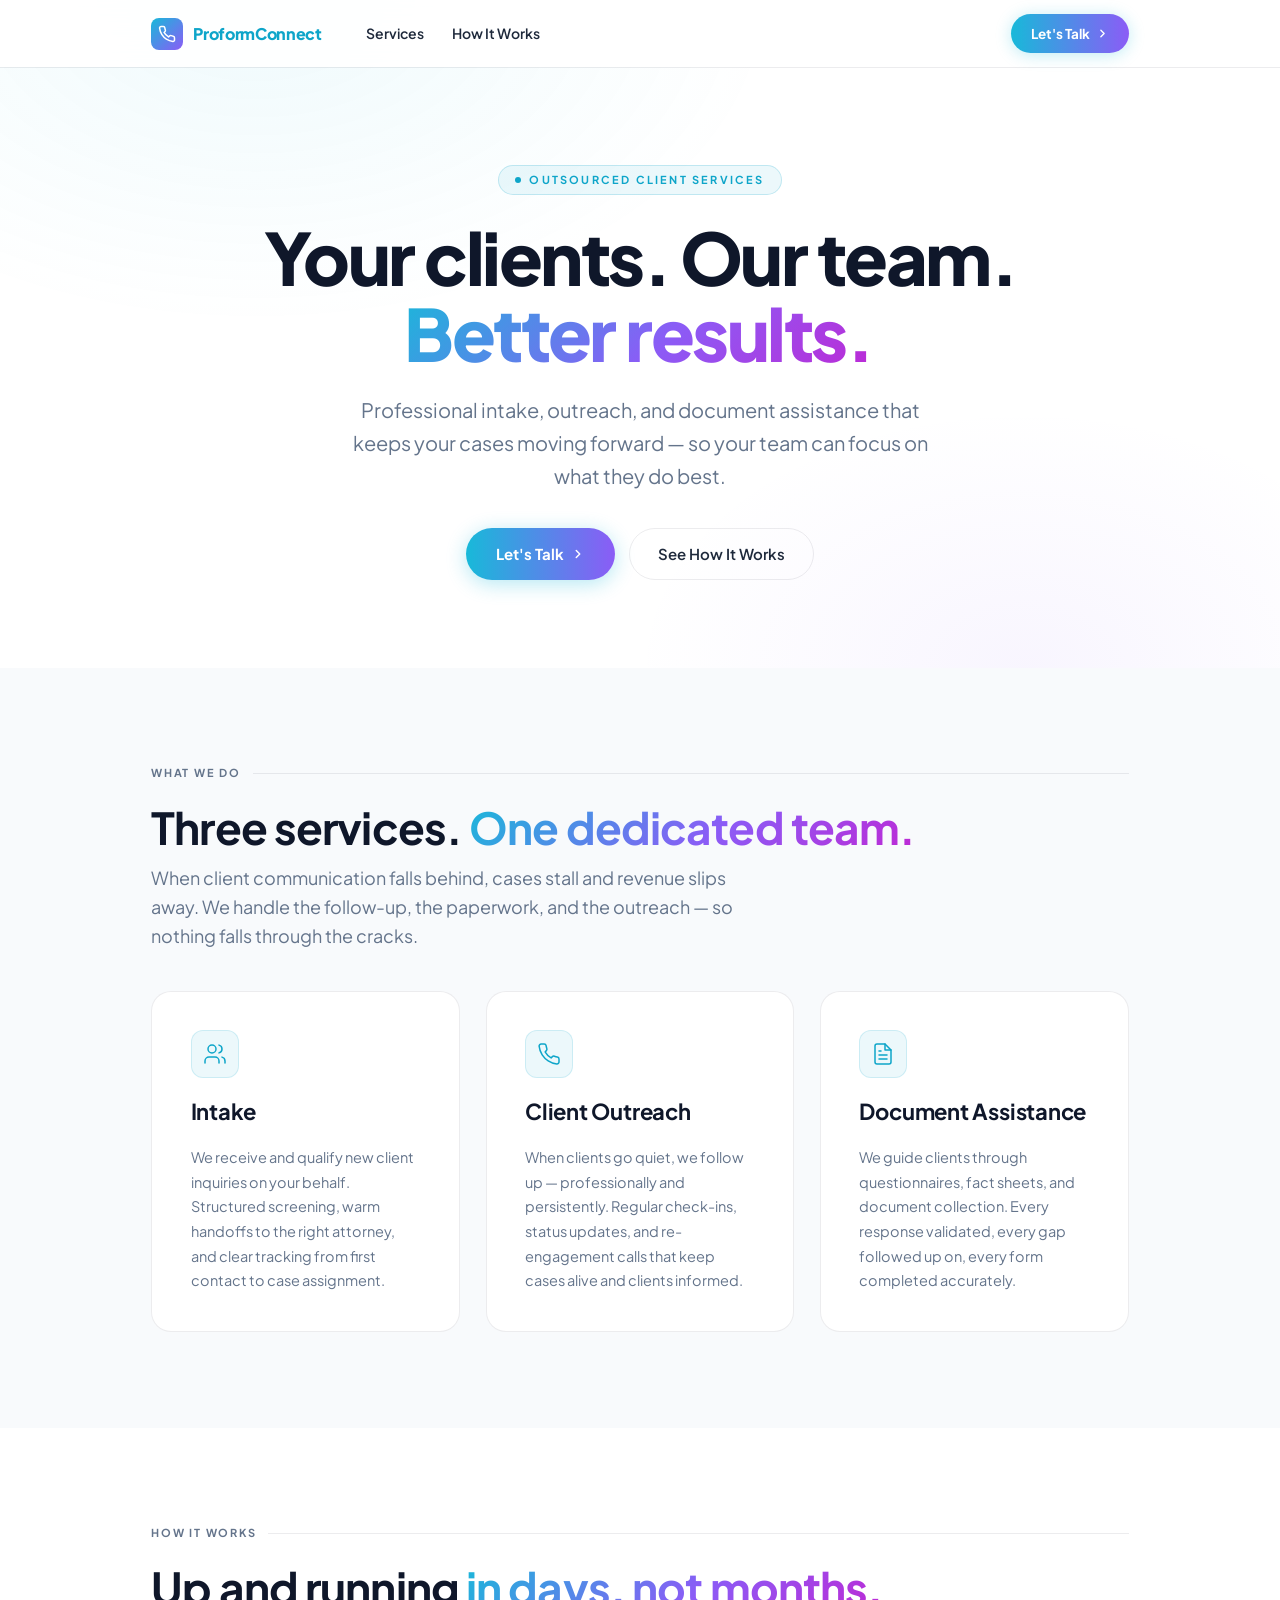
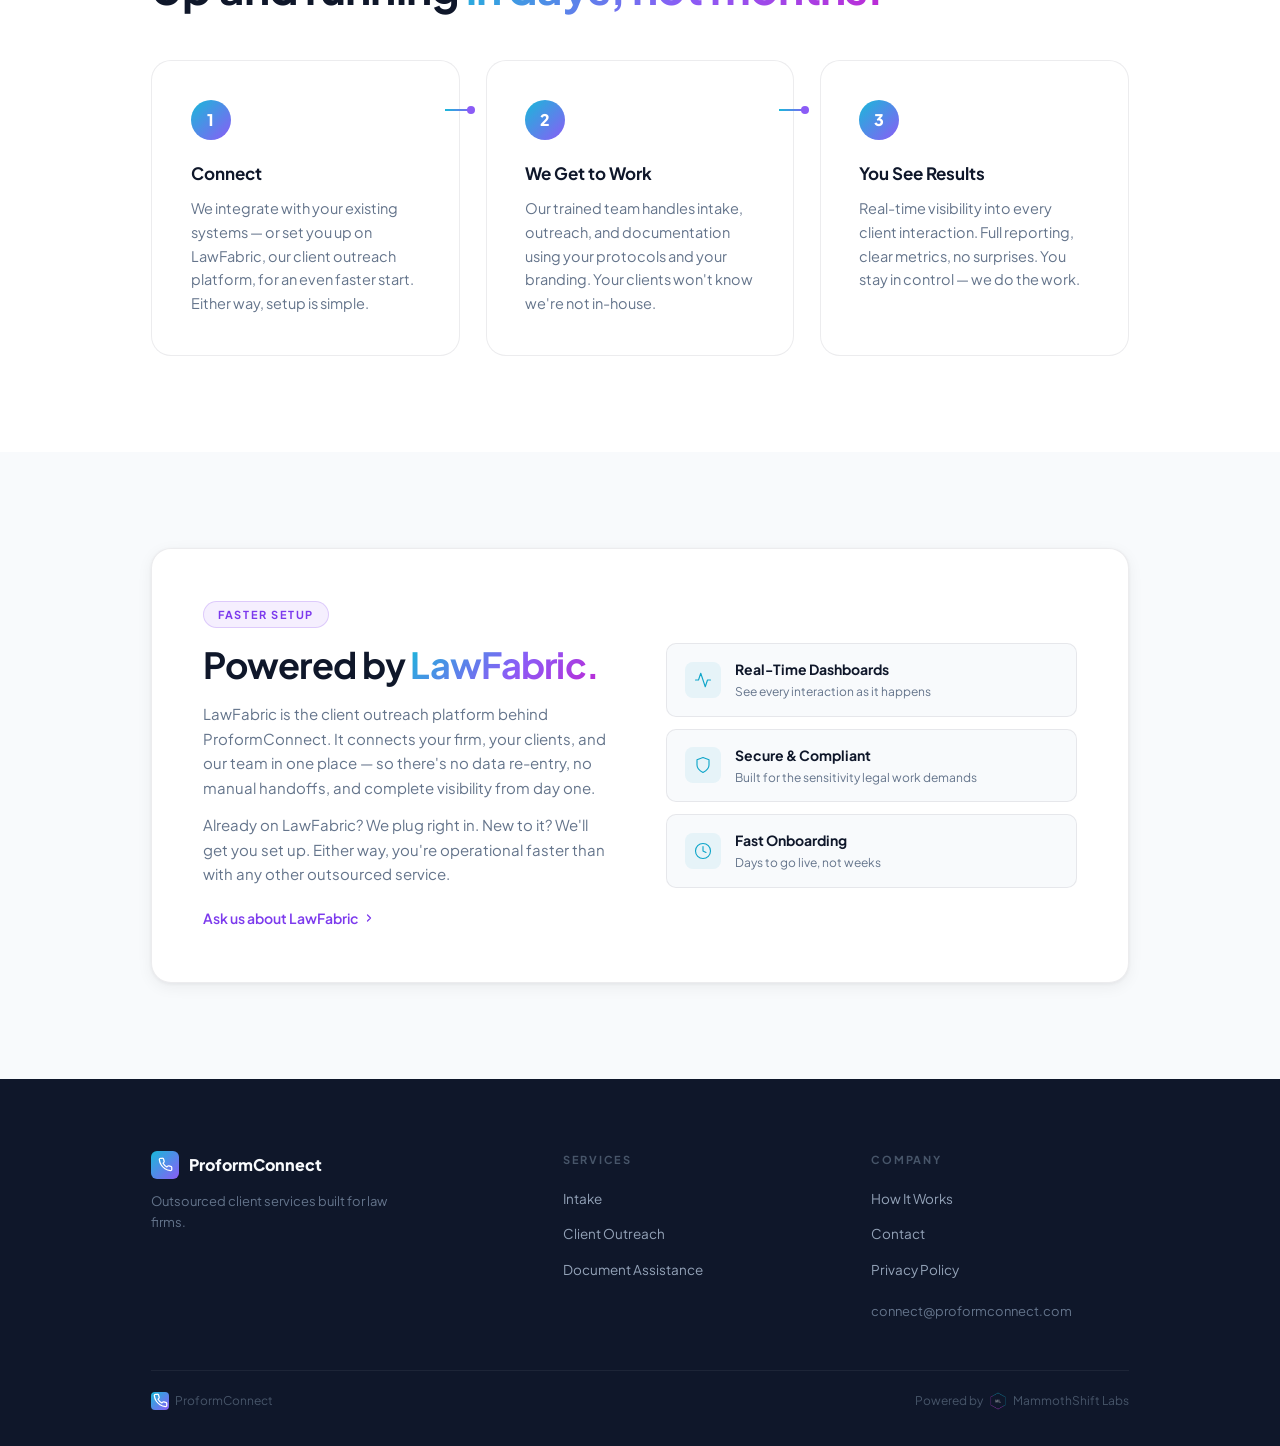
==== commit ba13d15d: "fix: use styled logo icon in footer bottom line, remove underline from powered-by link Co-Authored-B" ====
--- a/v3/index.html
+++ b/v3/index.html
@@ -271,7 +271,7 @@
     </div>
 
     <div class="footer__bottom">
-      <span style="display:inline-flex; align-items:center; gap:6px;"><svg width="16" height="16" viewBox="0 0 24 24" fill="none" stroke="currentColor" stroke-width="2"><path d="M22 16.92v3a2 2 0 0 1-2.18 2 19.79 19.79 0 0 1-8.63-3.07 19.5 19.5 0 0 1-6-6 19.79 19.79 0 0 1-3.07-8.67A2 2 0 0 1 4.11 2h3a2 2 0 0 1 2 1.72 12.84 12.84 0 0 0 .7 2.81 2 2 0 0 1-.45 2.11L8.09 9.91a16 16 0 0 0 6 6l1.27-1.27a2 2 0 0 1 2.11-.45 12.84 12.84 0 0 0 2.81.7A2 2 0 0 1 22 16.92z"/></svg> ProformConnect</span>
+      <span style="display:inline-flex; align-items:center; gap:6px;"><div class="footer__logo-icon" style="width:18px; height:18px; border-radius:4px;"><svg viewBox="0 0 24 24"><path d="M22 16.92v3a2 2 0 0 1-2.18 2 19.79 19.79 0 0 1-8.63-3.07 19.5 19.5 0 0 1-6-6 19.79 19.79 0 0 1-3.07-8.67A2 2 0 0 1 4.11 2h3a2 2 0 0 1 2 1.72 12.84 12.84 0 0 0 .7 2.81 2 2 0 0 1-.45 2.11L8.09 9.91a16 16 0 0 0 6 6l1.27-1.27a2 2 0 0 1 2.11-.45 12.84 12.84 0 0 0 2.81.7A2 2 0 0 1 22 16.92z"/></svg></div> ProformConnect</span>
       <a href="https://www.mammothshift-labs.com" target="_blank" rel="noopener" class="footer__powered">
         Powered by <img src="img/mammothshift-labs.png" alt="MammothShift Labs"> MammothShift Labs
       </a>
--- a/v3/css/main.css
+++ b/v3/css/main.css
@@ -718,7 +718,7 @@
 
 .footer__powered {
   display: flex; align-items: center; gap: 6px;
-  font-size: 12px; color: #475569;
+  font-size: 12px; color: #475569; text-decoration: none;
 }
 
 .footer__powered img {
